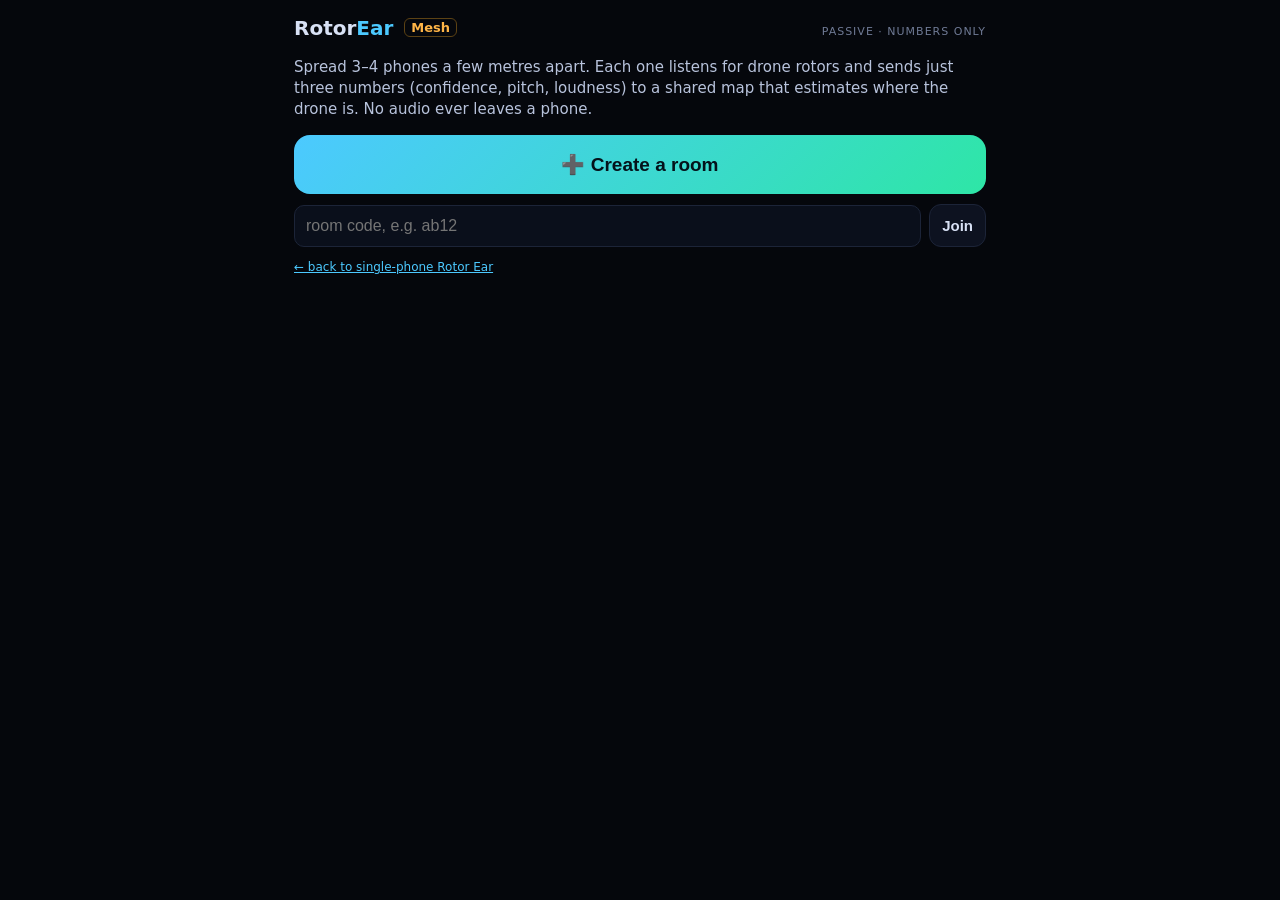
==== mesh/index.html @ c9d0e465 "feat: add Phone Mesh Radar under mesh/ Publish the multi-phone listen-only radar at /mesh/ so GitHub" ====
<!doctype html>
<html lang="en">
<head>
<meta charset="utf-8">
<meta name="viewport" content="width=device-width,initial-scale=1,viewport-fit=cover">
<meta name="theme-color" content="#05070c">
<title>Rotor Ear · Phone Mesh Radar</title>
<link rel="stylesheet" href="mesh.css">
</head>
<body>
<div class="wrap">
  <header><h1>Rotor<span>Ear</span> <em>Mesh</em></h1><div class="tag" id="roomTag">passive · numbers only</div></header>

  <!-- landing -->
  <section id="landing" hidden>
    <p class="lead">Spread 3–4 phones a few metres apart. Each one listens for drone rotors and sends just three numbers (confidence, pitch, loudness) to a shared map that estimates where the drone is. No audio ever leaves a phone.</p>
    <button class="big" id="newRoom">➕ Create a room</button>
    <div class="row"><input id="joinCode" placeholder="room code, e.g. ab12" maxlength="12" autocapitalize="off"><button class="btn" id="joinBtn">Join</button></div>
    <p class="note"><a href="../">← back to single-phone Rotor Ear</a></p>
  </section>

  <!-- choose role -->
  <section id="roles" hidden>
    <div class="card roomcard"><div class="k">Room</div><div class="code" id="roomCode"></div>
      <div class="k" style="margin-top:8px">Share this link with the other phones:</div>
      <div class="share"><input id="shareUrl" readonly><button class="btn sm" id="copyBtn">Copy</button></div></div>
    <button class="big" id="beNode">🎙️ This phone is a listening node</button>
    <button class="big alt" id="beMap">🗺️ Open the map</button>
    <a class="btn block" id="simLink">🧪 Demo: simulate 4 nodes + a moving drone</a>
  </section>

  <!-- node view -->
  <section id="node" hidden>
    <div id="nBanner" class="banner off">READY<small>tap Start listening</small></div>
    <div class="status" id="nStatus">not connected</div>
    <div class="stats3">
      <div class="card"><div class="k">Confidence</div><div class="v" id="nConf">0</div><div class="meter"><i id="nMeter"></i></div></div>
      <div class="card"><div class="k">Pitch</div><div class="v"><span id="nF0">—</span><u>Hz</u></div></div>
      <div class="card"><div class="k">Band energy</div><div class="v"><span id="nE">—</span><u>dB</u></div></div>
    </div>
    <div class="specbox"><canvas id="nSpec"></canvas></div>
    <button class="big" id="nStart">🎙️ Start listening</button>
    <div id="nErr" class="err"></div>
    <div class="card sim">
      <label class="chk"><input type="checkbox" id="nSim"> <b>Simulate</b>&nbsp;a drone (no real drone needed)</label>
      <div class="simrow"><span>virtual distance</span><input type="range" id="nDist" min="1" max="60" step="0.5" value="5"><b id="nDistV">5 m</b></div>
      <label class="chk"><input type="checkbox" id="nSimSpk"> play the simulated drone through the speaker</label>
    </div>
    <div class="row"><span class="k">Node name</span><input id="nName" maxlength="10"></div>
    <p class="note">Sends ~8×/sec: confidence, pitch (Hz) and harmonic band energy (dB). Never audio. Listen-only.</p>
  </section>

  <!-- map view -->
  <section id="map" hidden>
    <div id="mBanner" class="banner off">WAITING FOR NODES<small>open the link on the listening phones</small></div>
    <div class="status" id="mStatus">starting…</div>
    <div class="field"><canvas id="mCanvas"></canvas><div class="hint">drag the pins to where the phones really are · grid = 1 m</div></div>
    <div id="mNodes" class="nodes"></div>
    <div class="status" id="mErr"></div>
    <div class="share"><input id="mShare" readonly><button class="btn sm" id="mCopy">Copy node link</button></div>
  </section>
</div>
<script src="peerjs.min.js"></script>
<script src="detector.js"></script>
<script src="mesh.js"></script>
</body>
</html>
---- mesh/mesh.css ----
:root{--bg:#05070c;--panel:#0d1220;--line:#1c2438;--txt:#d8e1f5;--dim:#6f7a95;--quiet:#2ee6a6;--some:#ffb547;--drone:#ff3b5c;--accent:#4cc9ff}
*{box-sizing:border-box;-webkit-tap-highlight-color:transparent}
html,body{margin:0;background:var(--bg);color:var(--txt);font:15px/1.4 system-ui,-apple-system,Segoe UI,Roboto,sans-serif}
a{color:var(--accent)}
.wrap{max-width:720px;margin:0 auto;padding:max(14px,env(safe-area-inset-top)) 14px 28px}
header{display:flex;align-items:baseline;justify-content:space-between;margin-bottom:10px}
h1{font-size:20px;margin:0}h1 span{color:var(--accent)}h1 em{font-style:normal;font-size:13px;color:var(--some);border:1px solid #5c4214;border-radius:6px;padding:1px 6px;margin-left:4px;vertical-align:3px}
.tag{font-size:11px;color:var(--dim);text-transform:uppercase;letter-spacing:1px}
.lead{color:#b8c3dc}
.big{display:block;width:100%;margin:10px 0;padding:18px;border:0;border-radius:16px;font-size:19px;font-weight:800;color:#04121a;background:linear-gradient(135deg,#4cc9ff,#2ee6a6)}
.big.alt{background:linear-gradient(135deg,#ffb547,#ff6b8a)}
.big.on{background:#1a2133;color:var(--txt)}
.btn{display:inline-block;padding:12px;border-radius:12px;border:1px solid var(--line);background:var(--panel);color:var(--txt);font-size:15px;font-weight:600;text-align:center;text-decoration:none}
.btn.sm{padding:8px 12px;font-size:13px}.btn.block{display:block;margin:10px 0}
.row{display:flex;gap:8px;align-items:center;margin:10px 0}
input{background:#0a0f1b;border:1px solid var(--line);color:var(--txt);border-radius:10px;padding:11px;font-size:16px;flex:1;min-width:0}
.card{background:var(--panel);border:1px solid var(--line);border-radius:14px;padding:10px 12px}
.k{font-size:11px;color:var(--dim);text-transform:uppercase;letter-spacing:1px}
.v{font-size:24px;font-weight:700;font-variant-numeric:tabular-nums}.v u{text-decoration:none;font-size:12px;color:var(--dim);margin-left:2px}
.code{font-size:34px;font-weight:800;letter-spacing:4px;color:var(--accent)}
.share{display:flex;gap:6px;margin-top:6px}.share input{font-size:12px;padding:8px}
.banner{border-radius:16px;padding:14px 10px;text-align:center;font-weight:800;font-size:26px;letter-spacing:2px;background:#0b1a16;color:var(--quiet);border:2px solid #134a3a;transition:background .4s,color .4s}
.banner small{display:block;font-size:12px;font-weight:500;letter-spacing:.5px;color:var(--dim);margin-top:3px}
.banner.some{background:#221a0b;color:var(--some);border-color:#5c4214}
.banner.drone{color:#fff;border-color:var(--drone);animation:pulse 1s ease-in-out infinite}
.banner.off{background:var(--panel);color:var(--dim);border-color:var(--line)}
@keyframes pulse{0%,100%{box-shadow:0 0 0 0 rgba(255,59,92,.7);background:#3a0c18}50%{box-shadow:0 0 0 12px rgba(255,59,92,0);background:#7a1228}}
.status{font-size:13px;color:var(--dim);margin:8px 2px;min-height:1.2em}.status.ok{color:var(--quiet)}.status.bad{color:var(--some)}
.stats3{display:grid;grid-template-columns:1fr 1fr 1fr;gap:8px;margin:8px 0}
.meter{height:8px;border-radius:5px;background:#141b2c;overflow:hidden;margin-top:5px}
.meter i{display:block;height:100%;width:0;background:linear-gradient(90deg,var(--quiet),var(--some) 55%,var(--drone));transition:width .15s}
.specbox{border-radius:14px;overflow:hidden;border:1px solid var(--line);background:#000}
.specbox canvas{display:block;width:100%;height:150px}
.sim{margin:10px 0}.simrow{display:flex;gap:10px;align-items:center;font-size:13px;color:var(--dim);margin:4px 0}.simrow input{flex:1;padding:0}
label.chk{display:flex;align-items:center;gap:8px;font-size:14px;color:var(--dim);padding:4px 0}
label.chk input{flex:none;width:20px;height:20px;accent-color:var(--accent)}label.chk b{color:var(--txt)}
.note{font-size:12px;color:var(--dim)}.err{color:var(--drone);font-size:13px}
.field{position:relative;border-radius:14px;overflow:hidden;border:1px solid var(--line);background:#03050a;margin-top:8px}
.field canvas{display:block;width:100%;aspect-ratio:1/1;touch-action:none}
.hint{position:absolute;left:8px;bottom:6px;font-size:10px;color:#56617c;pointer-events:none}
.nodes{display:grid;gap:6px;margin-top:8px}
.nrow{display:grid;grid-template-columns:28px 1fr 64px 62px;gap:8px;align-items:center;background:var(--panel);border:1px solid var(--line);border-radius:12px;padding:8px 10px;font-size:13px}
.nrow .pin{width:24px;height:24px;border-radius:50%;display:grid;place-items:center;font-weight:800;color:#04121a;font-size:12px}
.nrow .nm{font-weight:600}.nrow .nm small{display:block;color:var(--dim);font-weight:400}
.nrow .num{text-align:right;font-variant-numeric:tabular-nums}.nrow.stale{opacity:.45}
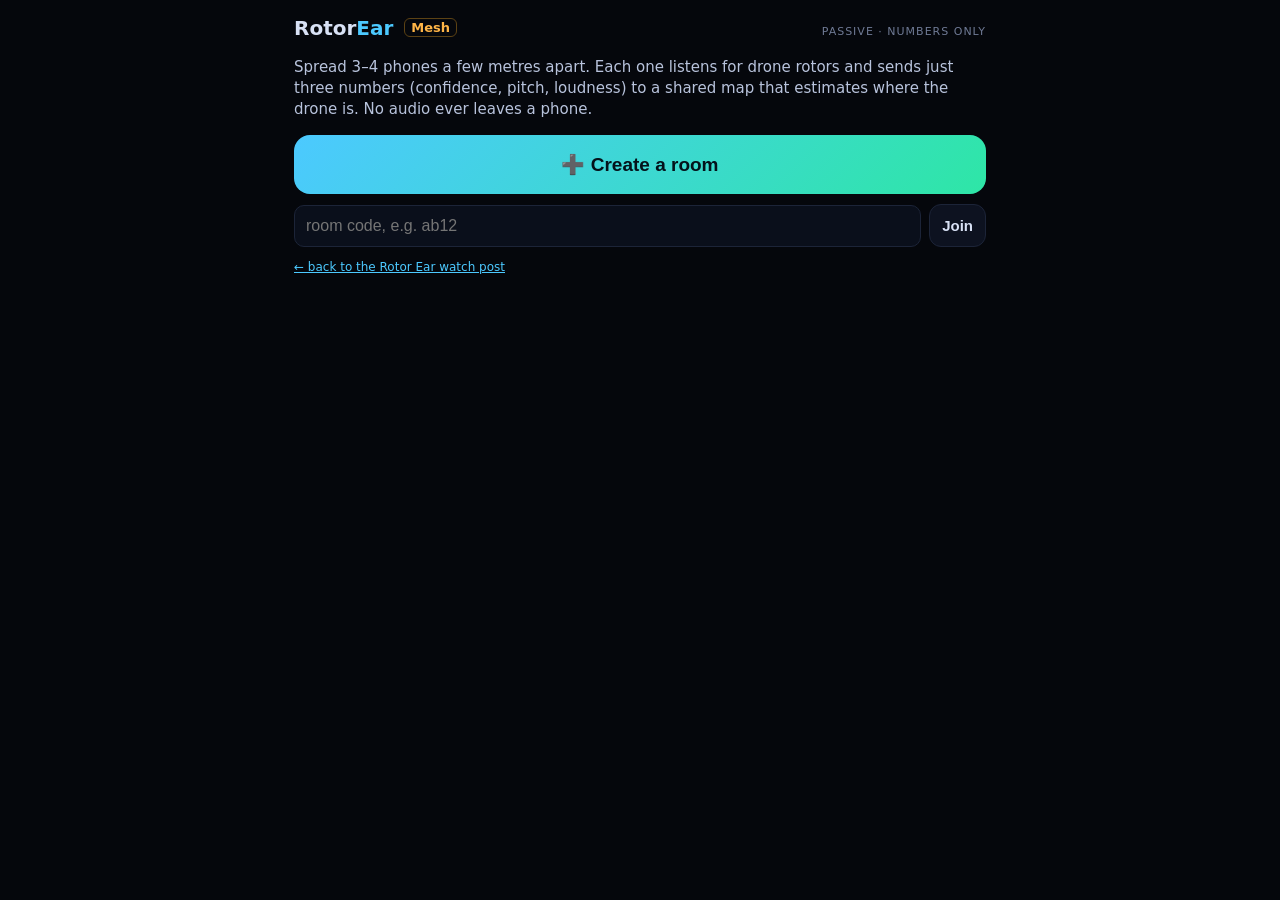
==== commit fd53943d: "feat: watch post (one-screen main page), Teach mode, arrival-time direction finding - index.html + w" ====
--- a/mesh/index.html
+++ b/mesh/index.html
@@ -16,7 +16,7 @@
     <p class="lead">Spread 3–4 phones a few metres apart. Each one listens for drone rotors and sends just three numbers (confidence, pitch, loudness) to a shared map that estimates where the drone is. No audio ever leaves a phone.</p>
     <button class="big" id="newRoom">➕ Create a room</button>
     <div class="row"><input id="joinCode" placeholder="room code, e.g. ab12" maxlength="12" autocapitalize="off"><button class="btn" id="joinBtn">Join</button></div>
-    <p class="note"><a href="../">← back to single-phone Rotor Ear</a></p>
+    <p class="note"><a href="../">← back to the Rotor Ear watch post</a></p>
   </section>
 
   <!-- choose role -->
@@ -61,7 +61,8 @@
   </section>
 </div>
 <script src="peerjs.min.js"></script>
-<script src="detector.js"></script>
+<script src="../detector.js"></script>
+<script src="core.js"></script>
 <script src="mesh.js"></script>
 </body>
 </html>
--- a/mesh/mesh.css
+++ b/mesh/mesh.css
@@ -20,6 +20,7 @@
 .code{font-size:34px;font-weight:800;letter-spacing:4px;color:var(--accent)}
 .share{display:flex;gap:6px;margin-top:6px}.share input{font-size:12px;padding:8px}
 .banner{border-radius:16px;padding:14px 10px;text-align:center;font-weight:800;font-size:26px;letter-spacing:2px;background:#0b1a16;color:var(--quiet);border:2px solid #134a3a;transition:background .4s,color .4s}
+.banner .cls{display:block;font-size:16px;letter-spacing:1px;margin-top:4px;color:#ffd6dd}.banner.some .cls{color:var(--some)}
 .banner small{display:block;font-size:12px;font-weight:500;letter-spacing:.5px;color:var(--dim);margin-top:3px}
 .banner.some{background:#221a0b;color:var(--some);border-color:#5c4214}
 .banner.drone{color:#fff;border-color:var(--drone);animation:pulse 1s ease-in-out infinite}
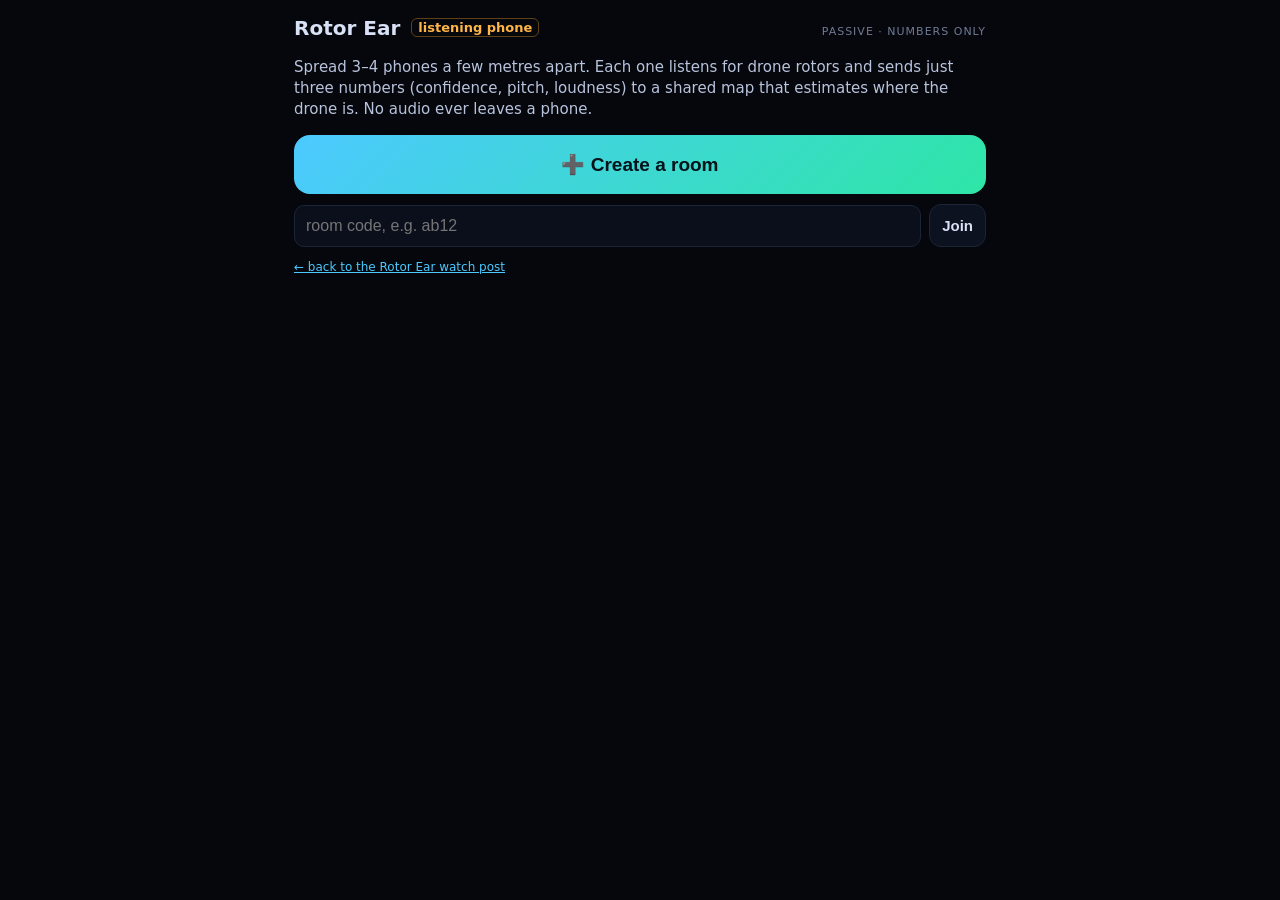
==== commit c5077911: "Redesign the watch post: real alert moment, unmistakable demo, worded confidence - State machine Rea" ====
--- a/mesh/index.html
+++ b/mesh/index.html
@@ -9,7 +9,7 @@
 </head>
 <body>
 <div class="wrap">
-  <header><h1>Rotor<span>Ear</span> <em>Mesh</em></h1><div class="tag" id="roomTag">passive · numbers only</div></header>
+  <header><h1>Rotor Ear <em>listening phone</em></h1><div class="tag" id="roomTag">passive · numbers only</div></header>
 
   <!-- landing -->
   <section id="landing" hidden>
@@ -25,16 +25,16 @@
       <div class="k" style="margin-top:8px">Share this link with the other phones:</div>
       <div class="share"><input id="shareUrl" readonly><button class="btn sm" id="copyBtn">Copy</button></div></div>
     <button class="big" id="beNode">🎙️ This phone is a listening node</button>
-    <button class="big alt" id="beMap">🗺️ Open the map</button>
+    <button class="big alt" id="beMap">🗺️ Open the map (watch post)</button>
     <a class="btn block" id="simLink">🧪 Demo: simulate 4 nodes + a moving drone</a>
   </section>
 
   <!-- node view -->
   <section id="node" hidden>
-    <div id="nBanner" class="banner off">READY<small>tap Start listening</small></div>
+    <div id="nBanner" class="banner ready"><b class="w">⊖ READY</b><small>tap Start listening</small></div>
     <div class="status" id="nStatus">not connected</div>
     <div class="stats3">
-      <div class="card"><div class="k">Confidence</div><div class="v" id="nConf">0</div><div class="meter"><i id="nMeter"></i></div></div>
+      <div class="card"><div class="k">Rotor score</div><div class="v" id="nConf">0</div><div class="meter"><i id="nMeter"></i></div></div>
       <div class="card"><div class="k">Pitch</div><div class="v"><span id="nF0">—</span><u>Hz</u></div></div>
       <div class="card"><div class="k">Band energy</div><div class="v"><span id="nE">—</span><u>dB</u></div></div>
     </div>
@@ -50,15 +50,6 @@
     <p class="note">Sends ~8×/sec: confidence, pitch (Hz) and harmonic band energy (dB). Never audio. Listen-only.</p>
   </section>
 
-  <!-- map view -->
-  <section id="map" hidden>
-    <div id="mBanner" class="banner off">WAITING FOR NODES<small>open the link on the listening phones</small></div>
-    <div class="status" id="mStatus">starting…</div>
-    <div class="field"><canvas id="mCanvas"></canvas><div class="hint">drag the pins to where the phones really are · grid = 1 m</div></div>
-    <div id="mNodes" class="nodes"></div>
-    <div class="status" id="mErr"></div>
-    <div class="share"><input id="mShare" readonly><button class="btn sm" id="mCopy">Copy node link</button></div>
-  </section>
 </div>
 <script src="peerjs.min.js"></script>
 <script src="../detector.js"></script>
--- a/mesh/mesh.css
+++ b/mesh/mesh.css
@@ -19,26 +19,24 @@
 .v{font-size:24px;font-weight:700;font-variant-numeric:tabular-nums}.v u{text-decoration:none;font-size:12px;color:var(--dim);margin-left:2px}
 .code{font-size:34px;font-weight:800;letter-spacing:4px;color:var(--accent)}
 .share{display:flex;gap:6px;margin-top:6px}.share input{font-size:12px;padding:8px}
-.banner{border-radius:16px;padding:14px 10px;text-align:center;font-weight:800;font-size:26px;letter-spacing:2px;background:#0b1a16;color:var(--quiet);border:2px solid #134a3a;transition:background .4s,color .4s}
-.banner .cls{display:block;font-size:16px;letter-spacing:1px;margin-top:4px;color:#ffd6dd}.banner.some .cls{color:var(--some)}
-.banner small{display:block;font-size:12px;font-weight:500;letter-spacing:.5px;color:var(--dim);margin-top:3px}
-.banner.some{background:#221a0b;color:var(--some);border-color:#5c4214}
-.banner.drone{color:#fff;border-color:var(--drone);animation:pulse 1s ease-in-out infinite}
-.banner.off{background:var(--panel);color:var(--dim);border-color:var(--line)}
-@keyframes pulse{0%,100%{box-shadow:0 0 0 0 rgba(255,59,92,.7);background:#3a0c18}50%{box-shadow:0 0 0 12px rgba(255,59,92,0);background:#7a1228}}
+/* status block: same words, shapes and single accent as the watch post */
+.banner{border-radius:16px;padding:14px 14px;background:#161A22;color:#F4F6FA;border:2px solid #2A303C}
+.banner .w{display:block;font-size:34px;font-weight:800;line-height:1.1}
+.banner .cls{display:block;font-size:17px;font-weight:700;margin-top:4px}
+.banner small{display:block;font-size:14px;color:#B9C0CE;margin-top:3px}
+.banner.ready .w{color:#B9C0CE}
+.banner.checking{background:transparent;border:2px dashed #E8B500}
+.banner.drone{background:#C93500;border-color:#C93500;color:#fff}.banner.drone small{color:#fff}
 .status{font-size:13px;color:var(--dim);margin:8px 2px;min-height:1.2em}.status.ok{color:var(--quiet)}.status.bad{color:var(--some)}
 .stats3{display:grid;grid-template-columns:1fr 1fr 1fr;gap:8px;margin:8px 0}
 .meter{height:8px;border-radius:5px;background:#141b2c;overflow:hidden;margin-top:5px}
-.meter i{display:block;height:100%;width:0;background:linear-gradient(90deg,var(--quiet),var(--some) 55%,var(--drone));transition:width .15s}
+.meter i{display:block;height:100%;width:0;background:#B9C0CE;transition:width .15s}
 .specbox{border-radius:14px;overflow:hidden;border:1px solid var(--line);background:#000}
 .specbox canvas{display:block;width:100%;height:150px}
 .sim{margin:10px 0}.simrow{display:flex;gap:10px;align-items:center;font-size:13px;color:var(--dim);margin:4px 0}.simrow input{flex:1;padding:0}
 label.chk{display:flex;align-items:center;gap:8px;font-size:14px;color:var(--dim);padding:4px 0}
 label.chk input{flex:none;width:20px;height:20px;accent-color:var(--accent)}label.chk b{color:var(--txt)}
 .note{font-size:12px;color:var(--dim)}.err{color:var(--drone);font-size:13px}
-.field{position:relative;border-radius:14px;overflow:hidden;border:1px solid var(--line);background:#03050a;margin-top:8px}
-.field canvas{display:block;width:100%;aspect-ratio:1/1;touch-action:none}
-.hint{position:absolute;left:8px;bottom:6px;font-size:10px;color:#56617c;pointer-events:none}
 .nodes{display:grid;gap:6px;margin-top:8px}
 .nrow{display:grid;grid-template-columns:28px 1fr 64px 62px;gap:8px;align-items:center;background:var(--panel);border:1px solid var(--line);border-radius:12px;padding:8px 10px;font-size:13px}
 .nrow .pin{width:24px;height:24px;border-radius:50%;display:grid;place-items:center;font-weight:800;color:#04121a;font-size:12px}
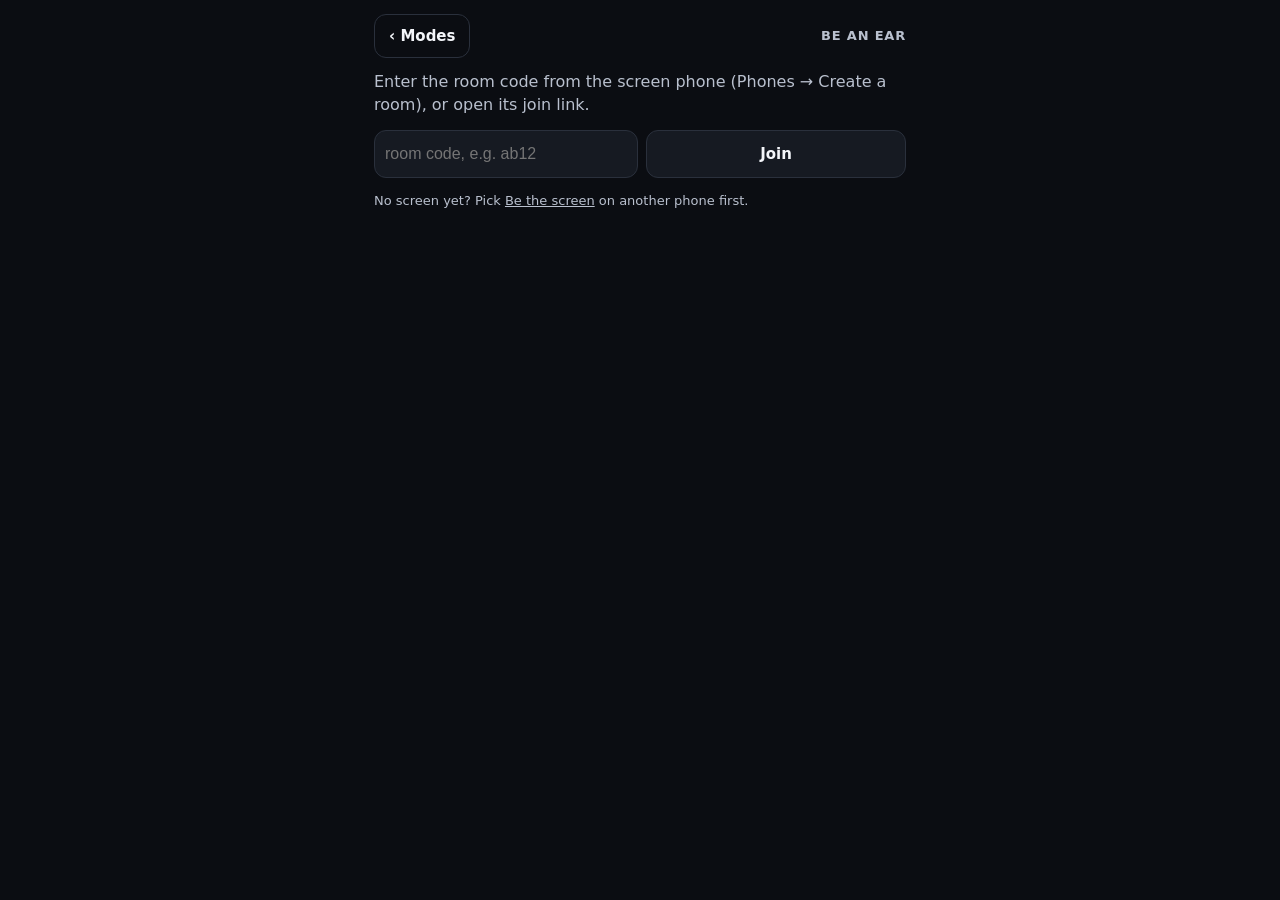
==== commit 9fa2b73f: "One app at one link: start screen with Be the screen / Be an ear / Watch a demo - index.html opens o" ====
--- a/mesh/index.html
+++ b/mesh/index.html
@@ -1,59 +1,12 @@
 <!doctype html>
-<html lang="en">
-<head>
 <meta charset="utf-8">
-<meta name="viewport" content="width=device-width,initial-scale=1,viewport-fit=cover">
-<meta name="theme-color" content="#05070c">
-<title>Rotor Ear · Phone Mesh Radar</title>
-<link rel="stylesheet" href="mesh.css">
-</head>
-<body>
-<div class="wrap">
-  <header><h1>Rotor Ear <em>listening phone</em></h1><div class="tag" id="roomTag">passive · numbers only</div></header>
-
-  <!-- landing -->
-  <section id="landing" hidden>
-    <p class="lead">Spread 3–4 phones a few metres apart. Each one listens for drone rotors and sends just three numbers (confidence, pitch, loudness) to a shared map that estimates where the drone is. No audio ever leaves a phone.</p>
-    <button class="big" id="newRoom">➕ Create a room</button>
-    <div class="row"><input id="joinCode" placeholder="room code, e.g. ab12" maxlength="12" autocapitalize="off"><button class="btn" id="joinBtn">Join</button></div>
-    <p class="note"><a href="../">← back to the Rotor Ear watch post</a></p>
-  </section>
-
-  <!-- choose role -->
-  <section id="roles" hidden>
-    <div class="card roomcard"><div class="k">Room</div><div class="code" id="roomCode"></div>
-      <div class="k" style="margin-top:8px">Share this link with the other phones:</div>
-      <div class="share"><input id="shareUrl" readonly><button class="btn sm" id="copyBtn">Copy</button></div></div>
-    <button class="big" id="beNode">🎙️ This phone is a listening node</button>
-    <button class="big alt" id="beMap">🗺️ Open the map (watch post)</button>
-    <a class="btn block" id="simLink">🧪 Demo: simulate 4 nodes + a moving drone</a>
-  </section>
-
-  <!-- node view -->
-  <section id="node" hidden>
-    <div id="nBanner" class="banner ready"><b class="w">⊖ READY</b><small>tap Start listening</small></div>
-    <div class="status" id="nStatus">not connected</div>
-    <div class="stats3">
-      <div class="card"><div class="k">Rotor score</div><div class="v" id="nConf">0</div><div class="meter"><i id="nMeter"></i></div></div>
-      <div class="card"><div class="k">Pitch</div><div class="v"><span id="nF0">—</span><u>Hz</u></div></div>
-      <div class="card"><div class="k">Band energy</div><div class="v"><span id="nE">—</span><u>dB</u></div></div>
-    </div>
-    <div class="specbox"><canvas id="nSpec"></canvas></div>
-    <button class="big" id="nStart">🎙️ Start listening</button>
-    <div id="nErr" class="err"></div>
-    <div class="card sim">
-      <label class="chk"><input type="checkbox" id="nSim"> <b>Simulate</b>&nbsp;a drone (no real drone needed)</label>
-      <div class="simrow"><span>virtual distance</span><input type="range" id="nDist" min="1" max="60" step="0.5" value="5"><b id="nDistV">5 m</b></div>
-      <label class="chk"><input type="checkbox" id="nSimSpk"> play the simulated drone through the speaker</label>
-    </div>
-    <div class="row"><span class="k">Node name</span><input id="nName" maxlength="10"></div>
-    <p class="note">Sends ~8×/sec: confidence, pitch (Hz) and harmonic band energy (dB). Never audio. Listen-only.</p>
-  </section>
-
-</div>
-<script src="peerjs.min.js"></script>
-<script src="../detector.js"></script>
-<script src="core.js"></script>
-<script src="mesh.js"></script>
-</body>
-</html>
+<title>Rotor Ear</title>
+<!-- Old link / QR code: everything lives in the one app at ../ now. #room=R&role=node → ear, role=map → screen. -->
+<script>
+(function () {
+  var h = new URLSearchParams(location.hash.slice(1)), q = new URLSearchParams(location.search);
+  var room = h.get('room') || q.get('room'), role = h.get('role') || q.get('role');
+  location.replace('../#' + (role === 'map' ? 'screen' : 'ear') + (room ? '&room=' + encodeURIComponent(room) : ''));
+})();
+</script>
+<p><a href="../">Rotor Ear has moved: open the app</a></p>
